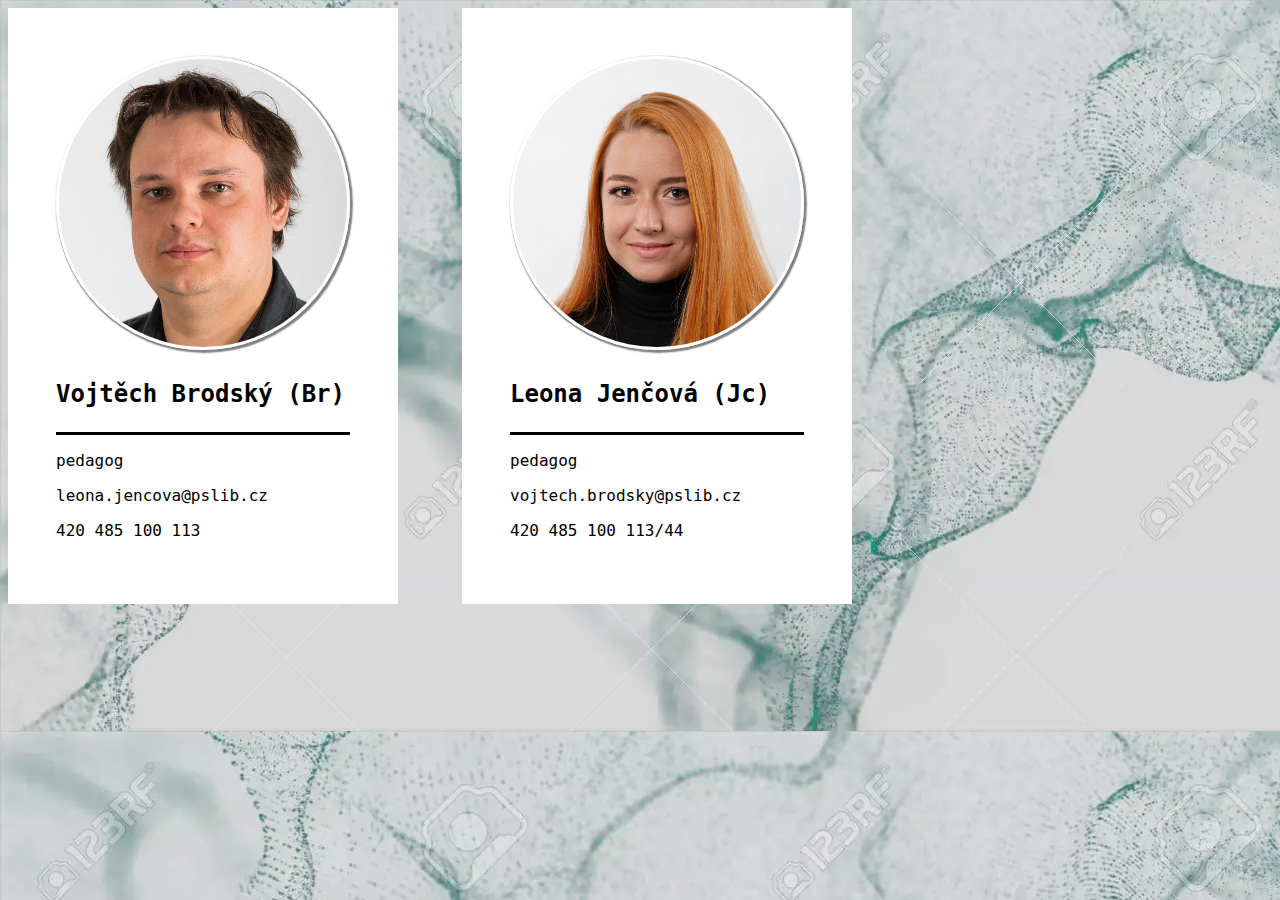
==== index.html @ e8ba812b "aaaaaaaaaaaaaaaaaaaaaaaaaaaaaaaaaaaaa" ====
<!DOCTYPE html>
<html lang="cs">
<head>
    <meta charset="UTF-8">
    <meta name="viewport" content="width=device-width, initial-scale=1.0">
    <link rel="stylesheet" href="./styles/main.css">
    <title>Document</title>
</head>
<body>
    <section class="persons">
        <section class="person-card">
            <div class="header">
                <img src="./imgs\Br.jpg" class="img-responsive">
                <p>
                    Vojtěch Brodský (Br)
                </p>
            </div>
            <div class="details">
                <p>
                    pedagog
                </p>
                <p>
                    leona.jencova@pslib.cz
                </p>
                <p>
                    420 485 100 113
                </p>
            </div>
        </section>
        <section class="person-card">
            <div class="header">
                <img src="./imgs\Jc.jpg" class="img-responsive">
                <p>
                    Leona Jenčová (Jc)
                </p>
            </div>
            <div class="details">
                <p>
                    pedagog
                </p>
                <p>
                    vojtech.brodsky@pslib.cz
                </p>
                <p>
                    420 485 100 113/44
                </p>
            </div>
        </section>
    </section>
</body>
</html>
---- styles/main.css ----
body {
    background-image:url("../imgs/bg.webp");
    font-family: "DM Sans", "sans-serif";
    font-family: "Fira Code", monospace;
    
}

.img-responsive{
   border: solid;
   border-radius: 100%;
   width: 12em;
   height: 12em;
   object-fit: cover;
   object-position: top;
   border-color: white;
   box-shadow: .06em .06em .06em .06em gray;

}

.persons{
    display: flex;
}

.person-card{
    width: 19ww;
    height: 25wh;
    margin-right: 4em; 
    padding: 3em;
    background-size: 19ww 18wh;
    background-position: bottom;

    background-color: white;


}

.header{
    border-bottom: 3px solid black;
    text-align: left;
    font-weight: bolder;
    font-size: 1.5rem;
}
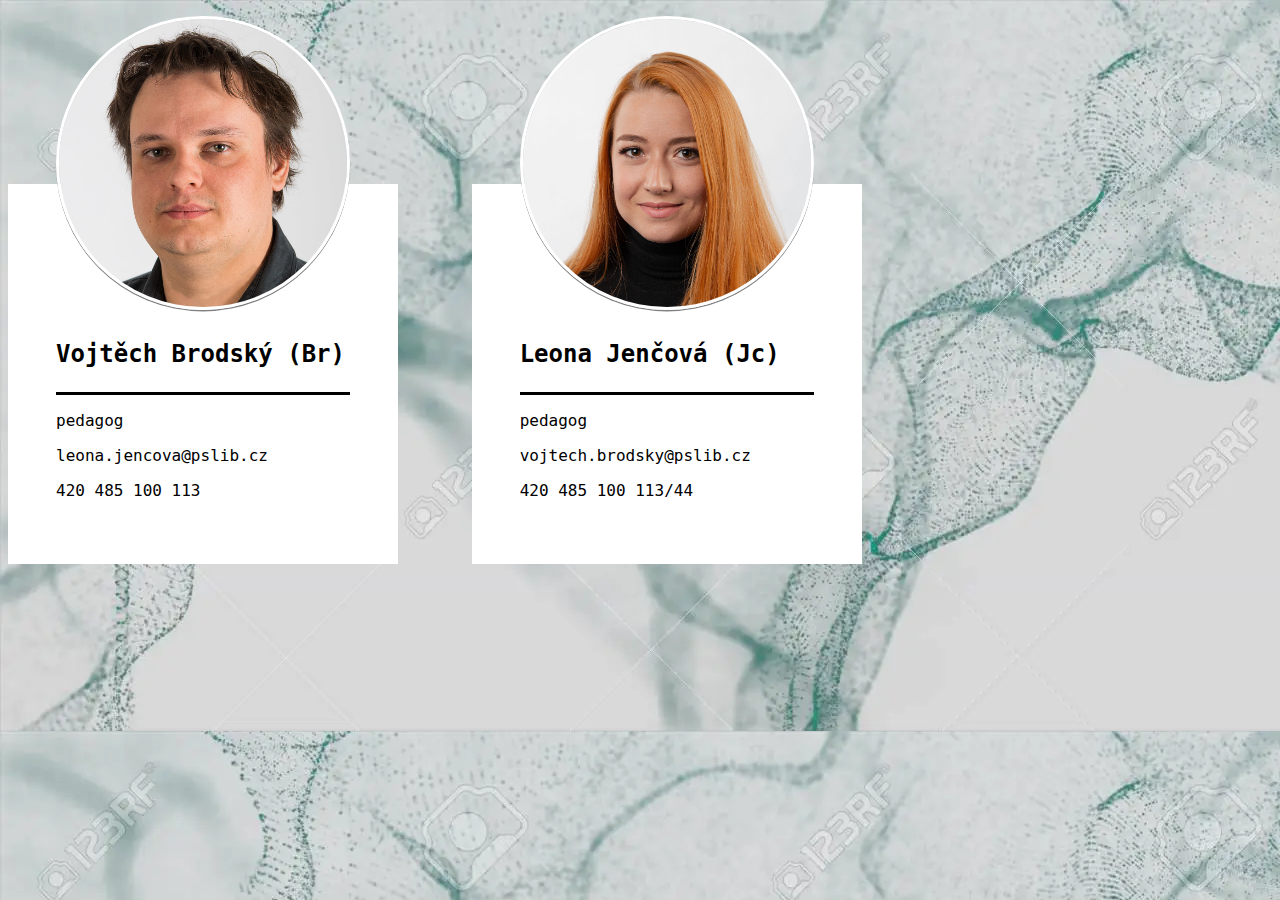
==== commit f2d8ef91: "aaaaaaaaaaaaaaaaaaa" ====
--- a/index.html
+++ b/index.html
@@ -7,7 +7,6 @@
     <title>Document</title>
 </head>
 <body>
-    <section class="persons">
         <section class="person-card">
             <div class="header">
                 <img src="./imgs\Br.jpg" class="img-responsive">
@@ -46,6 +45,5 @@
                 </p>
             </div>
         </section>
-    </section>
 </body>
 </html>--- a/styles/main.css
+++ b/styles/main.css
@@ -13,24 +13,23 @@
    object-fit: cover;
    object-position: top;
    border-color: white;
-   box-shadow: .06em .06em .06em .06em gray;
-
+   box-shadow: 0em .06em 0em gray;
+   margin-top: -9em;
 }
 
-.persons{
-    display: flex;
-}
+
 
 .person-card{
     width: 19ww;
-    height: 25wh;
+  
     margin-right: 4em; 
+    margin-top: 11em;
     padding: 3em;
     background-size: 19ww 18wh;
     background-position: bottom;
-
+    display: inline-block;
     background-color: white;
-
+    
 
 }
 
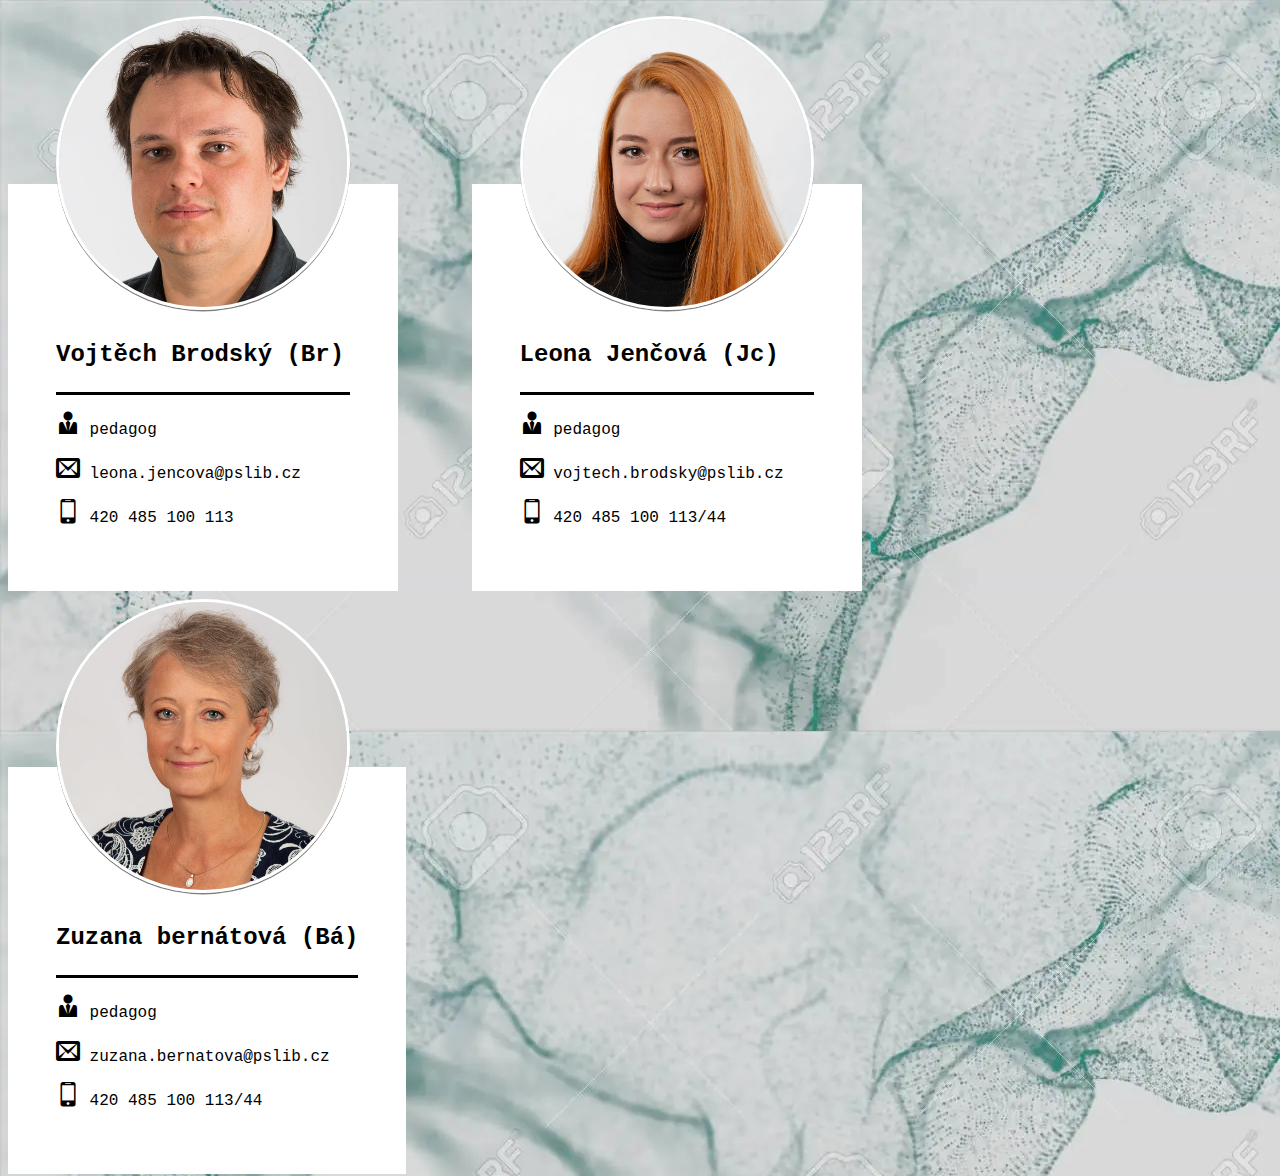
==== commit 73bd1e12: "aaaaaaaaaaaaaaaaaaaaaaaaaaaaaaaaaaaaaaaaaaaa" ====
--- a/index.html
+++ b/index.html
@@ -4,6 +4,7 @@
     <meta charset="UTF-8">
     <meta name="viewport" content="width=device-width, initial-scale=1.0">
     <link rel="stylesheet" href="./styles/main.css">
+    <link rel="stylesheet" href="./styles/style.css">
     <title>Document</title>
 </head>
 <body>
@@ -16,13 +17,13 @@
             </div>
             <div class="details">
                 <p>
-                    pedagog
+                    <span class="ikona">person</span> pedagog
                 </p>
                 <p>
-                    leona.jencova@pslib.cz
+                    <span class="ikona">mail</span> leona.jencova@pslib.cz
                 </p>
                 <p>
-                    420 485 100 113
+                    <span class="ikona">mobile</span> 420 485 100 113
                 </p>
             </div>
         </section>
@@ -35,13 +36,32 @@
             </div>
             <div class="details">
                 <p>
-                    pedagog
+                    <span class="ikona">person</span> pedagog
                 </p>
                 <p>
-                    vojtech.brodsky@pslib.cz
+                    <span class="ikona">mail</span> vojtech.brodsky@pslib.cz
                 </p>
                 <p>
-                    420 485 100 113/44
+                    <span class="ikona">mobile</span> 420 485 100 113/44
+                </p>
+            </div>
+        </section>
+        <section class="person-card">
+            <div class="header">
+                <img src="./imgs/Ba.jpg" class="img-responsive">
+                <p>
+                    Zuzana bernátová (Bá)
+                </p>
+            </div>
+            <div class="details">
+                <p>
+                    <span class="ikona">person</span> pedagog
+                </p>
+                <p>
+                    <span class="ikona">mail</span> zuzana.bernatova@pslib.cz
+                </p>
+                <p>
+                    <span class="ikona">mobile</span> 420 485 100 113/44
                 </p>
             </div>
         </section>
--- a/styles/main.css
+++ b/styles/main.css
@@ -39,3 +39,8 @@
     font-weight: bolder;
     font-size: 1.5rem;
 }
+
+.ikona {
+    font-family: icomoon;
+    font-size: 1.5em;
+}--- a/styles/style.css
+++ b/styles/style.css
@@ -0,0 +1,46 @@
+@font-face {
+  font-family: 'icomoon';
+  src:  url('../fonts/icomoon.eot?6vmht');
+  src:  url('../fonts/icomoon.eot?6vmht#iefix') format('embedded-opentype'),
+    url('../fonts/icomoon.ttf?6vmht') format('truetype'),
+    url('../fonts/icomoon.woff?6vmht') format('woff'),
+    url('../fonts/icomoon.svg?6vmht#icomoon') format('svg');
+  font-weight: normal;
+  font-style: normal;
+  font-display: block;
+}
+
+[class^="icon-"], [class*=" icon-"] {
+  /* use !important to prevent issues with browser extensions that change fonts */
+  font-family: 'icomoon' !important;
+  speak: never;
+  font-style: normal;
+  font-weight: normal;
+  font-variant: normal;
+  text-transform: none;
+  line-height: 1;
+  
+  /* Enable Ligatures ================ */
+  letter-spacing: 0;
+  -webkit-font-feature-settings: "liga";
+  -moz-font-feature-settings: "liga=1";
+  -moz-font-feature-settings: "liga";
+  -ms-font-feature-settings: "liga" 1;
+  font-feature-settings: "liga";
+  -webkit-font-variant-ligatures: discretionary-ligatures;
+  font-variant-ligatures: discretionary-ligatures;
+
+  /* Better Font Rendering =========== */
+  -webkit-font-smoothing: antialiased;
+  -moz-osx-font-smoothing: grayscale;
+}
+
+.icon-envelop:before {
+  content: "\e945";
+}
+.icon-mobile:before {
+  content: "\e958";
+}
+.icon-user-tie:before {
+  content: "\e976";
+}
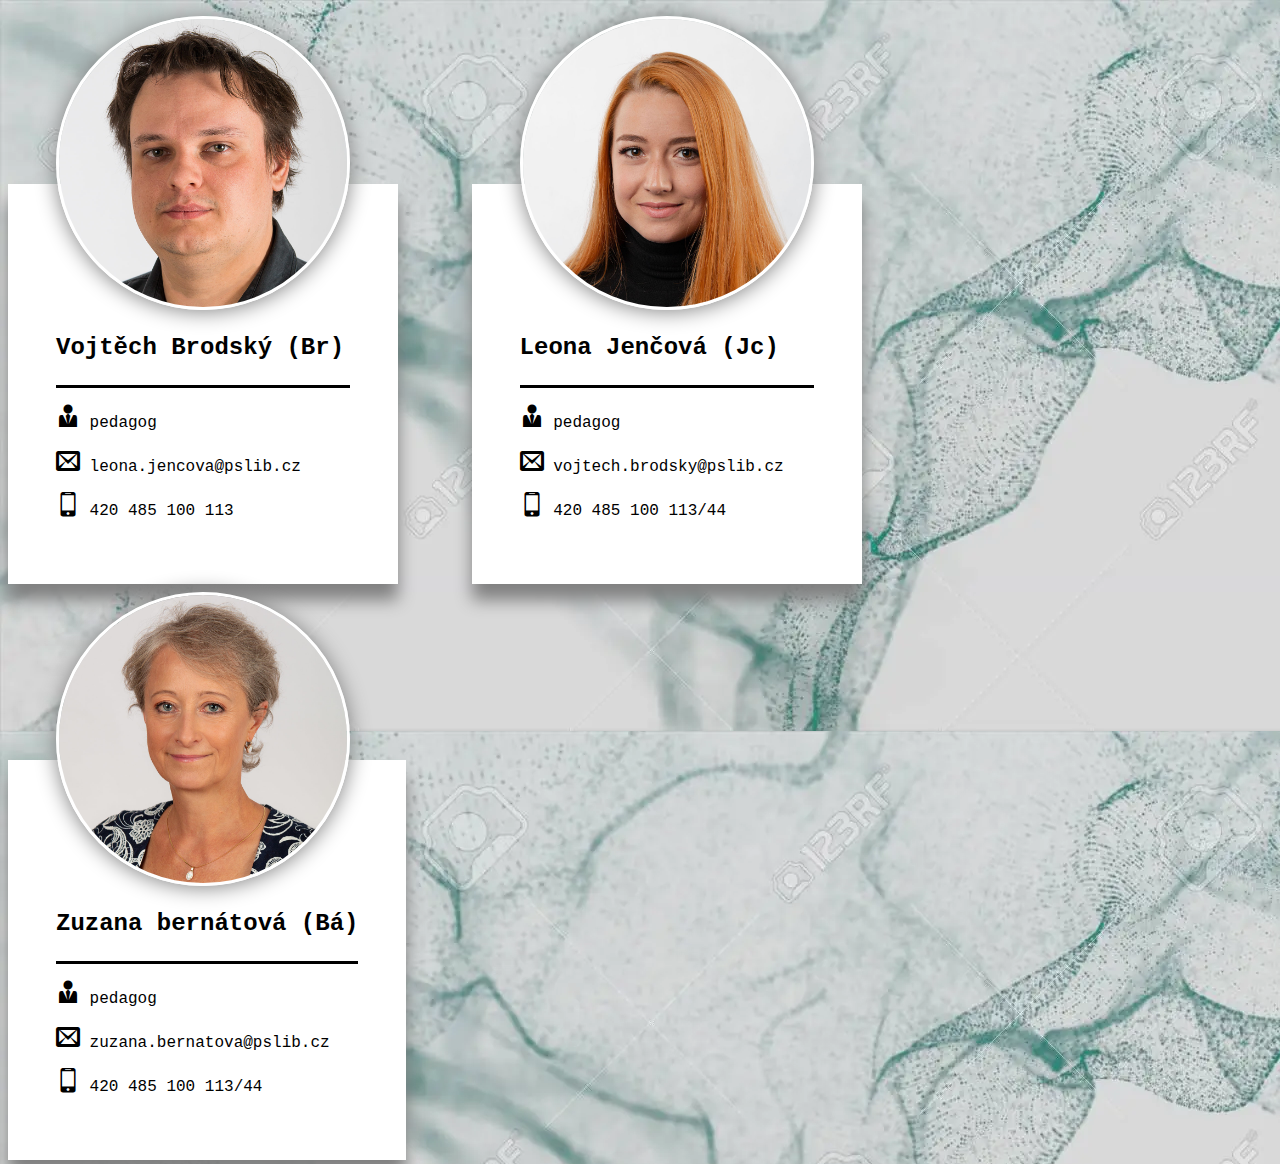
==== commit 881b1cac: "aaaaaaaaaaaaaaaaaaaaaa" ====
--- a/index.html
+++ b/index.html
@@ -10,7 +10,10 @@
 <body>
         <section class="person-card">
             <div class="header">
-                <img src="./imgs\Br.jpg" class="img-responsive">
+                <div class="img-header">
+                    <img src="./imgs\Br.jpg" class="img-responsive">
+                </div>
+ 
                 <p>
                     Vojtěch Brodský (Br)
                 </p>
@@ -29,7 +32,10 @@
         </section>
         <section class="person-card">
             <div class="header">
-                <img src="./imgs\Jc.jpg" class="img-responsive">
+                <div class="img-header">
+                    <img src="./imgs\Jc.jpg" class="img-responsive">
+                </div>
+                
                 <p>
                     Leona Jenčová (Jc)
                 </p>
@@ -48,7 +54,10 @@
         </section>
         <section class="person-card">
             <div class="header">
-                <img src="./imgs/Ba.jpg" class="img-responsive">
+                <div class="img-header">
+                    <img src="./imgs/Ba.jpg" class="img-responsive">
+                </div>
+             
                 <p>
                     Zuzana bernátová (Bá)
                 </p>
--- a/styles/main.css
+++ b/styles/main.css
@@ -5,7 +5,7 @@
     
 }
 
-.img-responsive{
+.img-header{
    border: solid;
    border-radius: 100%;
    width: 12em;
@@ -13,23 +13,27 @@
    object-fit: cover;
    object-position: top;
    border-color: white;
-   box-shadow: 0em .06em 0em gray;
+   box-shadow: 0em .06em .9em gray;
    margin-top: -9em;
+   overflow: hidden;
+}
+.img-responsive{
+    width:100%;
+    display: block;
 }
 
 
-
 .person-card{
-    width: 19ww;
-  
+    max-width: 19ww;
+    display: flex;
     margin-right: 4em; 
     margin-top: 11em;
     padding: 3em;
-    background-size: 19ww 18wh;
+
     background-position: bottom;
     display: inline-block;
     background-color: white;
-    
+    box-shadow: 0em 1em 1em gray;
 
 }
 
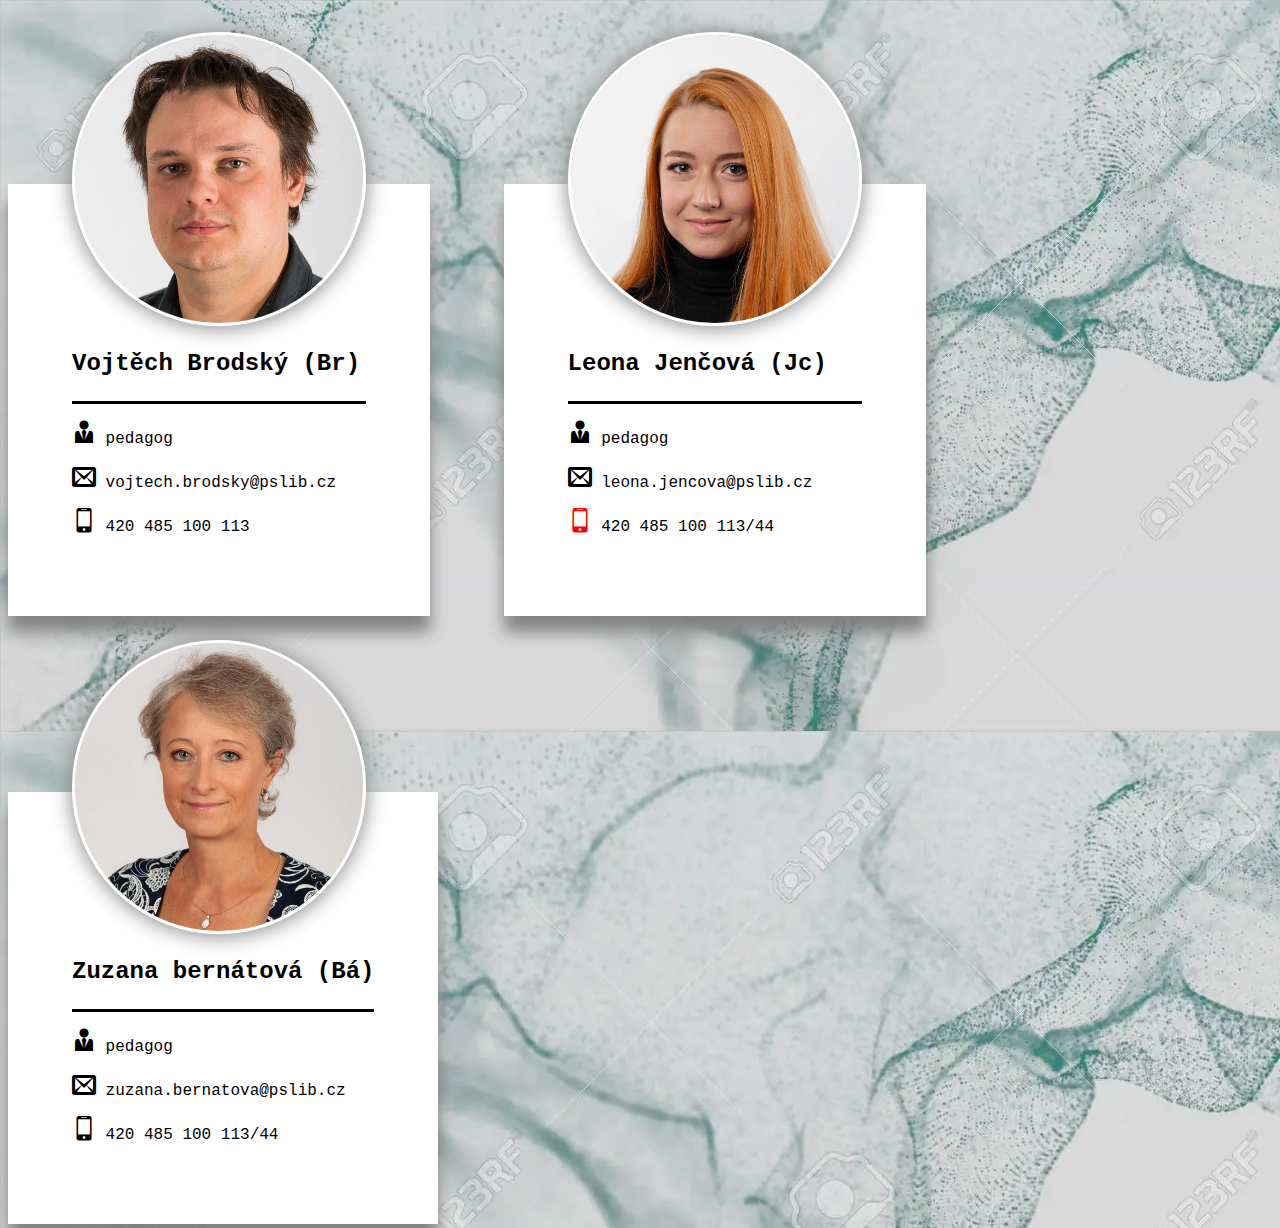
==== commit 1113a4bb: "KAŽDÁ_hodina_webu_je_bolest" ====
--- a/index.html
+++ b/index.html
@@ -23,7 +23,7 @@
                     <span class="ikona">person</span> pedagog
                 </p>
                 <p>
-                    <span class="ikona">mail</span> leona.jencova@pslib.cz
+                    <span class="ikona">mail</span> vojtech.brodsky@pslib.cz
                 </p>
                 <p>
                     <span class="ikona">mobile</span> 420 485 100 113
@@ -45,10 +45,10 @@
                     <span class="ikona">person</span> pedagog
                 </p>
                 <p>
-                    <span class="ikona">mail</span> vojtech.brodsky@pslib.cz
+                    <span class="ikona">mail</span> leona.jencova@pslib.cz
                 </p>
                 <p>
-                    <span class="ikona">mobile</span> 420 485 100 113/44
+                    <span class="ikona ikona--red">mobile</span> 420 485 100 113/44
                 </p>
             </div>
         </section>
--- a/styles/main.css
+++ b/styles/main.css
@@ -28,7 +28,7 @@
     display: flex;
     margin-right: 4em; 
     margin-top: 11em;
-    padding: 3em;
+    padding: 4em;
 
     background-position: bottom;
     display: inline-block;
@@ -47,4 +47,7 @@
 .ikona {
     font-family: icomoon;
     font-size: 1.5em;
+}
+.ikona--red{
+    color:red;
 }